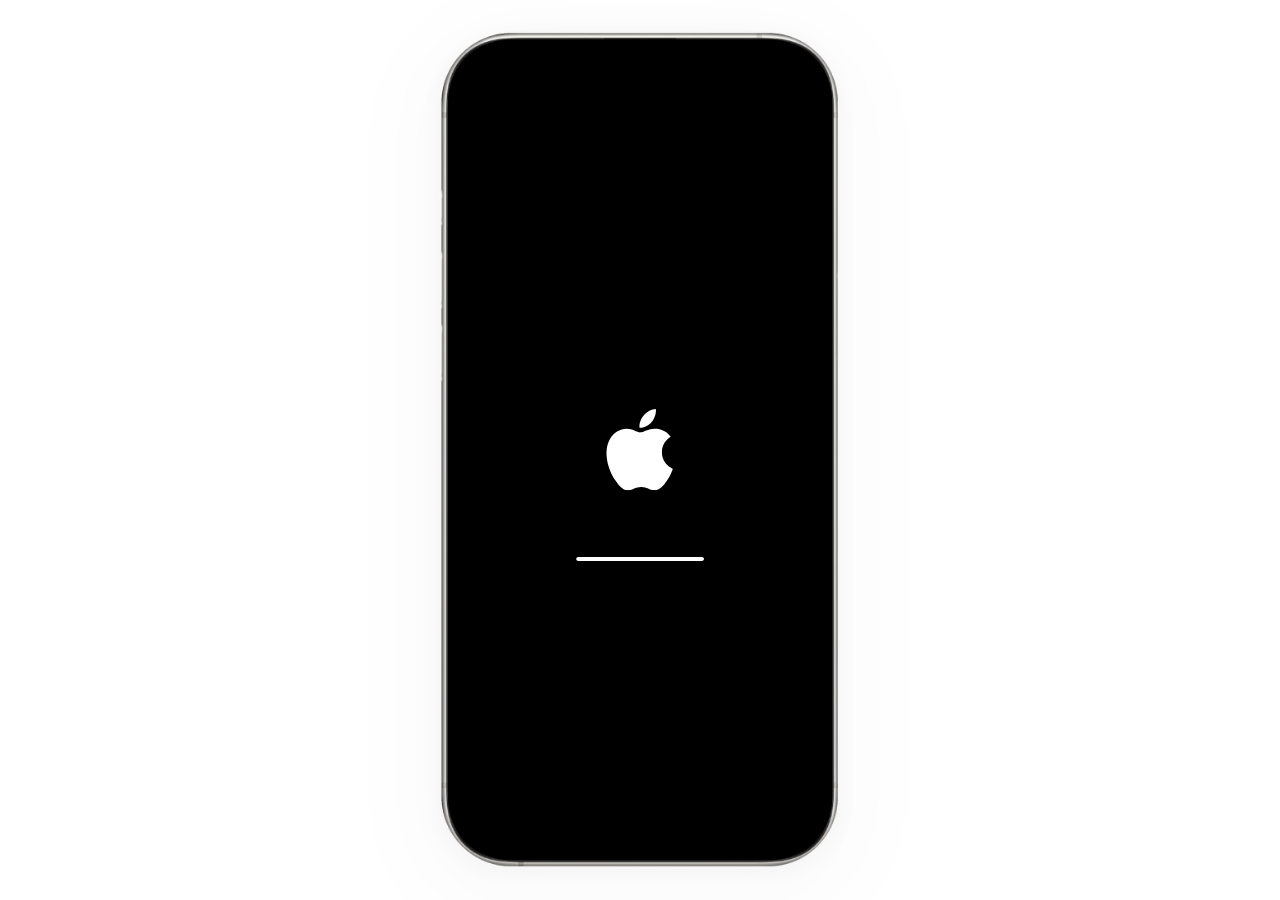
==== index.html @ ccc4fa81 "Add Vossy and Jetz, rename DevDay, retry Safari chrome tint Pull the missing Mac apps onto page 2, u" ====
<!DOCTYPE html>
<html lang="en">
<head>
<meta charset="UTF-8">
<meta name="viewport" content="width=device-width, initial-scale=1.0, maximum-scale=1.0, user-scalable=no, viewport-fit=cover">
<title>Logan Voss</title>
<meta name="description" content="Logan Voss is an artist, designer, and musician in Los Angeles, California. View portfolio.">
<meta name="theme-color" content="#c8d9f6">
<meta name="theme-color" media="(prefers-color-scheme: light)" content="#c8d9f6">
<meta name="theme-color" media="(prefers-color-scheme: dark)" content="#c8d9f6">
<meta name="color-scheme" content="light only">
<meta name="supported-color-schemes" content="light">
<meta name="apple-mobile-web-app-capable" content="yes">
<meta name="mobile-web-app-capable" content="yes">
<meta name="apple-mobile-web-app-status-bar-style" content="default">
<meta name="apple-mobile-web-app-title" content="Logan Voss">
<meta property="og:title" content="Logan Voss">
<meta property="og:description" content="Logan Voss is an artist, designer, and musician in Los Angeles, California. View portfolio.">
<meta property="og:type" content="website">
<meta property="og:url" content="https://www.loganvoss.com">
<meta property="og:image" content="https://www.loganvoss.com/assets/og.jpg">
<meta property="og:image:width" content="1200">
<meta property="og:image:height" content="630">
<meta name="twitter:card" content="summary_large_image">
<meta name="twitter:title" content="Logan Voss">
<meta name="twitter:description" content="Logan Voss is an artist, designer, and musician in Los Angeles, California. View portfolio.">
<meta name="twitter:image" content="https://www.loganvoss.com/assets/og.jpg">
<link rel="icon" href="assets/favicon.png" type="image/png">
<link rel="apple-touch-icon" href="assets/favicon.png">
<link rel="preload" as="image" href="assets/wallpaper-hd.jpg">
<script>
  if ((matchMedia("(pointer: coarse)").matches && innerWidth < 1024) || innerWidth < 720) {
    document.documentElement.classList.add("mobile");
  }
</script>
<style>
  html { background-color: #c8d9f6; }
</style>
<link rel="stylesheet" href="styles.css?v=7">
</head>
<body>

<svg width="0" height="0" style="position:absolute" aria-hidden="true">
  <symbol id="i-apple" viewBox="0 0 24 24">
    <path d="M12.152 6.896c-.948 0-2.415-1.078-3.96-1.04-2.04.027-3.91 1.183-4.961 3.014-2.117 3.675-.546 9.103 1.519 12.09 1.013 1.454 2.208 3.09 3.792 3.039 1.52-.065 2.09-.987 3.935-.987 1.831 0 2.35.987 3.96.948 1.637-.026 2.676-1.48 3.676-2.948 1.156-1.688 1.636-3.325 1.662-3.415-.039-.013-3.182-1.221-3.22-4.857-.026-3.04 2.48-4.494 2.597-4.559-1.429-2.09-3.623-2.324-4.39-2.376-2-.156-3.675 1.09-4.61 1.09zM15.53 3.83c.843-1.012 1.4-2.427 1.245-3.83-1.207.052-2.662.805-3.532 1.818-.78.896-1.454 2.338-1.273 3.714 1.338.104 2.715-.688 3.559-1.701"/>
  </symbol>

  <symbol id="i-bars" viewBox="0 0 22 12">
    <rect x="0"    y="8.5"  width="3" height="3.5"  rx="1.1"/>
    <rect x="4.5"  y="6.5"  width="3" height="5.5"  rx="1.1"/>
    <rect x="9"    y="4.5"  width="3" height="7.5"  rx="1.1"/>
    <rect x="13.5" y="2.5"  width="3" height="9.5"  rx="1.1"/>
    <rect x="18"   y="0.5"  width="3" height="11.5" rx="1.1"/>
  </symbol>

  <symbol id="i-wifi" viewBox="0 0 18 13">
    <path d="M1.6 5.2a10.4 10.4 0 0 1 14.8 0" fill="none" stroke-width="1.9" stroke-linecap="round"/>
    <path d="M4.3 8a6.6 6.6 0 0 1 9.4 0" fill="none" stroke-width="1.9" stroke-linecap="round"/>
    <path d="M7 10.8a2.9 2.9 0 0 1 4 0" fill="none" stroke-width="1.9" stroke-linecap="round"/>
  </symbol>

  <symbol id="i-battery" viewBox="0 0 26 13">
    <path d="M4 .7h16.9a3.6 3.6 0 0 1 3.6 3.6v.9h.6c.5 0 .9.4.9.9v.8c0 .5-.4.9-.9.9h-.6v.9a3.6 3.6 0 0 1-3.6 3.6H4A3.5 3.5 0 0 1 .5 8.8V4.2A3.5 3.5 0 0 1 4 .7z"/>
  </symbol>

  <symbol id="i-camera" viewBox="0 0 60 60">
    <g fill="#fff">
      <path d="M21.5 20l2.6-3.4c.5-.6 1.2-1 2-1h7.8c.8 0 1.5.4 2 1L38.5 20H42a6 6 0 0 1 6 6v13a6 6 0 0 1-6 6H18a6 6 0 0 1-6-6V26a6 6 0 0 1 6-6z"/>
      <circle cx="30" cy="32.5" r="6.4" fill="none" stroke="#8e8e93" stroke-width="2.6"/>
    </g>
  </symbol>

  <symbol id="i-note" viewBox="0 0 60 60">
    <g fill="#fff">
      <rect x="23" y="16.5" width="3.1" height="22" rx="0.6"/>
      <rect x="41.5" y="12.5" width="3.1" height="22" rx="0.6"/>
      <path d="M23 16.8c7-1.2 14.5-2.6 21.6-4.6v6.4c-7.1 2-14.6 3.4-21.6 4.6z"/>
      <ellipse cx="20.2" cy="39.5" rx="5.4" ry="4.1" transform="rotate(-16 20.2 39.5)"/>
      <ellipse cx="38.7" cy="35.5" rx="5.4" ry="4.1" transform="rotate(-16 38.7 35.5)"/>
    </g>
  </symbol>

  <symbol id="i-pin" viewBox="0 0 24 24">
    <path d="M12 22s7.5-6.6 7.5-12A7.5 7.5 0 0 0 4.5 10c0 5.4 7.5 12 7.5 12z" fill="none" stroke-width="1.8"/>
    <circle cx="12" cy="10" r="2.6" fill="none" stroke-width="1.8"/>
  </symbol>

  <symbol id="i-torch" viewBox="0 0 60 60">
    <g fill="#fff">
      <path d="M21.5 9.5h17l-3 12.6c-.35 1.5-1.6 2.5-3.1 2.5H27.6c-1.5 0-2.75-1-3.1-2.5z"/>
      <rect x="24.4" y="21.5" width="11.2" height="29.1" rx="4.6"/>
      <rect x="27.6" y="27.6" width="4.8" height="9" rx="2.4" fill="#8e8e93"/>
    </g>
  </symbol>
</svg>

<div class="stage" id="stage">
  <div class="phone" id="phone">
    <div class="screen" id="screen">
      <div class="wallpaper" id="wallpaper"></div>

      <!-- HOME SCREEN -->
      <section class="home" id="home" aria-label="Home screen">
        <header class="statusbar">
          <div class="sb-left"><span class="sb-time" id="sbTime">11:11</span></div>
          <div class="sb-right">
            <svg class="sb-ic"><use href="#i-bars"/></svg>
            <svg class="sb-ic wifi"><use href="#i-wifi"/></svg>
            <svg class="sb-ic batt"><use href="#i-battery"/></svg>
          </div>
        </header>
        <div class="pages" id="pages">
          <div class="pages-track" id="pagesTrack"></div>
        </div>
        <div class="dots" id="dots"></div>
        <footer class="dock">
          <a class="app dock-app" href="tel:7148518455" aria-label="Call Logan">
            <span class="app-icon"><img src="assets/icons/dock_phone.png" alt="" draggable="false"></span>
            <span class="app-label">Phone</span>
          </a>
          <a class="app dock-app" href="imessage://714-851-8455" aria-label="Message Logan">
            <span class="app-icon"><img src="assets/icons/dock_messages.png" alt="" draggable="false"></span>
            <span class="app-label">Messages</span>
          </a>
          <a class="app dock-app" href="mailto:LoganVoss714@gmail.com" aria-label="Email Logan">
            <span class="app-icon"><img src="assets/icons/dock_mail.png" alt="" draggable="false"></span>
            <span class="app-label">Mail</span>
          </a>
          <a class="app dock-app" href="https://music.apple.com/us/artist/deltax/1620112963" target="_blank" rel="noopener" aria-label="DeltaX on Apple Music">
            <span class="app-icon"><img src="assets/icons/dock_music.png" alt="" draggable="false"></span>
            <span class="app-label">Music</span>
          </a>
        </footer>
        <div class="home-indicator"></div>
      </section>

      <!-- LOCK SCREEN -->
      <section class="lock" id="lock" aria-label="Lock screen">
        <header class="statusbar">
          <div class="sb-left carrier">
            <span class="carrier-name">Voss</span>
            <svg class="sb-ic"><use href="#i-bars"/></svg>
            <svg class="sb-ic wifi"><use href="#i-wifi"/></svg>
          </div>
          <div class="sb-right">
            <svg class="sb-ic batt"><use href="#i-battery"/></svg>
          </div>
        </header>
        <div class="lock-top">
          <div class="lock-date" id="lockDate">Wednesday, August 12</div>
          <div class="lock-time" id="lockTime">11:11</div>
        </div>
        <div class="notifications" id="notifications">
          <button class="notif" id="notifMsg">
            <span class="notif-icon"><img src="assets/icons/dock_messages.png" alt="" draggable="false"></span>
            <span class="notif-body">
              <span class="notif-top"><span class="notif-app">MESSAGES</span><span class="notif-when">now</span></span>
              <span class="notif-title">Logan Voss</span>
              <span class="notif-text">Hey, nice to see you. ;)</span>
            </span>
          </button>
          <button class="notif" id="notifCal">
            <span class="notif-icon cal-mini"><span class="cal-mini-dow">SEP</span><span class="cal-mini-day">29</span></span>
            <span class="notif-body">
              <span class="notif-top"><span class="notif-app">CALENDAR</span><span class="notif-when" id="calCountNotif">in 48d</span></span>
              <span class="notif-title">OpenAI DevDay</span>
              <span class="notif-text">San Francisco, California</span>
            </span>
          </button>
        </div>
        <div class="lock-bottom">
          <button class="lock-round" id="lockTorch" aria-label="Flashlight"><svg viewBox="0 0 60 60"><use href="#i-torch"/></svg></button>
          <button class="lock-round" id="lockCamera" aria-label="Camera"><svg viewBox="0 0 60 60"><use href="#i-camera"/></svg></button>
        </div>
        <div class="swipe-zone">
          <div class="swipe-hint" id="swipeHint">Swipe up to open</div>
          <div class="home-indicator"></div>
        </div>
      </section>

      <!-- BOOT -->
      <section class="boot" id="boot" aria-label="Starting up">
        <svg class="boot-logo" viewBox="0 0 24 24"><use href="#i-apple"/></svg>
        <div class="boot-track"><div class="boot-fill" id="bootFill"></div></div>
      </section>

      <div class="flash-overlay" id="flashOverlay"></div>

      <div class="island" id="island"></div>
    </div>
    <img class="bezel" src="assets/bezel.png" alt="" draggable="false">
  </div>
</div>

<script src="app.js"></script>
</body>
</html>
---- styles.css ----
/* ————————————————————————————————
   Logan Voss — iPhone Portfolio
———————————————————————————————— */
* { margin: 0; padding: 0; box-sizing: border-box; -webkit-tap-highlight-color: transparent; }

:root {
  --ink: #1c1c1e;
  --ink-soft: rgba(28,28,30,.62);
  --red: #FA2D48;
  --spring: cubic-bezier(.34,1.45,.5,1);
  --ease-out: cubic-bezier(.22,.9,.3,1);
}

html, body { height: 100%; }

body {
  font-family: -apple-system, BlinkMacSystemFont, "SF Pro Text", "Segoe UI", Roboto, Helvetica, Arial, sans-serif;
  background: #ffffff;
  overflow: hidden;
  -webkit-user-select: none;
  user-select: none;
  -webkit-touch-callout: none;
  color: var(--ink);
}

.stage {
  min-height: 100vh;
  min-height: 100dvh;
  display: grid;
  place-items: center;
  background: #ffffff;
}

/* ————— Phone + bezel (desktop) ————— */
.phone {
  position: relative;
  aspect-ratio: 501 / 1024;
  height: min(94vh, 140vw);
  height: min(94dvh, 140vw);
}

.bezel {
  position: absolute;
  inset: 0;
  width: 100%;
  height: 100%;
  z-index: 10;
  pointer-events: none;
  filter:
    drop-shadow(0 2.2vh 4.5vh rgba(25,15,60,.20))
    drop-shadow(0 .5vh 1.2vh rgba(25,15,60,.10));
}

.screen {
  position: absolute;
  left: 3.19%;
  top: 1.27%;
  width: 93.61%;
  height: 97.36%;
  z-index: 1;
  overflow: hidden;
  background: #dfe9fa;
  container-type: size;
  border-radius: 16.4% / 7.7%;
}

/* ————— Mobile: no phone frame; normal cover wallpaper ————— */
html.mobile,
html.mobile body {
  height: 100%;
  min-height: 100%;
  overflow: visible;
  background-color: #c8d9f6;
  background-image: url("assets/wallpaper-hd.jpg");
  background-position: center;
  background-size: cover;
  background-repeat: no-repeat;
}

html.mobile .bezel,
html.mobile .island { display: none; }

html.mobile .stage {
  display: block;
  position: fixed;
  inset: 0;
  width: 100%;
  height: 100%;
  min-height: 0;
  background: transparent;
  overflow: visible;
}

html.mobile .phone {
  position: absolute;
  inset: 0;
  width: 100%;
  height: 100%;
  aspect-ratio: unset;
  background: transparent;
  overflow: visible;
  filter: none;
}

html.mobile .screen {
  position: absolute;
  inset: 0;
  left: 0;
  top: 0;
  width: 100%;
  height: 100%;
  border-radius: 0;
  background: transparent;
  overflow: hidden;
}

html.mobile .wallpaper {
  display: block;
  position: absolute;
  inset: 0;
  background: url("assets/wallpaper-hd.jpg") center / cover no-repeat;
}

/* ————— Wallpaper (desktop, inside the bezel) ————— */
.wallpaper {
  position: absolute;
  inset: 0;
  background: url("assets/wallpaper-hd.jpg") center / cover no-repeat #dfe9fa;
}

/* ————— Dynamic Island ————— */
.island {
  position: absolute;
  top: 1.6cqh;
  left: 50%;
  transform: translateX(-50%);
  width: 27cqw;
  height: 3.6cqh;
  background: #000;
  border-radius: 10cqw;
  z-index: 40;
  pointer-events: none;
}

/* ————— Status bar ————— */
.statusbar {
  height: 6.9cqh;
  display: flex;
  align-items: center;
  justify-content: space-between;
  padding: 0 9cqw 0 9cqw;
  position: relative;
  z-index: 5;
  flex: none;
}
.sb-left, .sb-right { display: flex; align-items: center; gap: 2.2cqw; }
.sb-time { font-size: 4.1cqw; font-weight: 600; letter-spacing: .02em; }
.carrier-name { font-size: 3.9cqw; font-weight: 500; }
.statusbar { color: #16233f; }
.sb-ic { width: 5.4cqw; height: 3.4cqw; fill: #16233f; }
.sb-ic.wifi { width: 4.6cqw; }
.sb-ic.batt { width: 6.6cqw; }
.sb-ic [stroke-width] { stroke: #16233f; }
.sb-ic path[stroke-width], .sb-ic rect[stroke-width] { stroke: #16233f; }

/* ————— Boot ————— */
.boot {
  position: absolute;
  inset: 0;
  background: #000;
  z-index: 60;
  display: grid;
  place-items: center;
  opacity: 1;
  transition: opacity .55s ease;
}
.boot.done { opacity: 0; pointer-events: none; }
.boot-logo {
  width: 21cqw;
  height: 21cqw;
  fill: #fff;
  opacity: 0;
  animation: logoIn .8s ease .15s forwards;
}
@keyframes logoIn {
  from { opacity: 0; transform: scale(.96); }
  to   { opacity: 1; transform: scale(1); }
}
.boot-track {
  position: absolute;
  top: 63cqh;
  left: 50%;
  transform: translateX(-50%);
  width: 33cqw;
  height: .55cqh;
  min-height: 3px;
  border-radius: 1cqw;
  background: rgba(255,255,255,.22);
  overflow: hidden;
  opacity: 0;
  animation: trackIn .4s ease .7s forwards;
}
@keyframes trackIn { to { opacity: 1; } }
.boot-fill {
  width: 0%;
  height: 100%;
  border-radius: inherit;
  background: #fff;
  animation: fillBoot 2.25s cubic-bezier(.45,.08,.35,1) .78s forwards;
}
@keyframes fillBoot {
  0%   { width: 0%; }
  42%  { width: 57%; }
  100% { width: 100%; }
}

/* ————— Lock screen ————— */
.lock {
  position: absolute;
  inset: 0;
  z-index: 20;
  display: flex;
  flex-direction: column;
  touch-action: none;
  transition: transform .55s cubic-bezier(.3,.8,.3,1), opacity .5s ease, filter .55s ease;
  will-change: transform;
}
.lock.away {
  transform: translateY(-106%) scale(.985);
  opacity: 0;
  filter: blur(10px);
  pointer-events: none;
}
.lock.hidden { display: none; }
.lock.dragging { transition: none; }

.lock-top { text-align: center; margin-top: 5.2cqh; }
.lock-date {
  font-size: 5.35cqw;
  font-weight: 650;
  color: #16233f;
  letter-spacing: -.015em;
  text-shadow: 0 1px 0 rgba(255,255,255,.52), 0 .45cqh 1.5cqh rgba(73,91,139,.16);
  opacity: 0;
  transform: translateY(-12px);
  transition: opacity .7s ease .1s, transform .7s var(--ease-out) .1s;
}
.lock-time {
  font-size: 21.5cqw;
  font-weight: 720;
  color: #16233f;
  letter-spacing: -.045em;
  line-height: 1;
  text-shadow: 0 1px 0 rgba(255,255,255,.56), 0 .6cqh 2cqh rgba(73,91,139,.2);
  font-variant-numeric: tabular-nums;
  opacity: 0;
  transform: translateY(-14px);
  transition: opacity .8s ease .22s, transform .8s var(--ease-out) .22s;
}
.lock.show .lock-date, .lock.show .lock-time { opacity: 1; transform: none; }

/* notifications */
.notifications {
  margin-top: 4.5cqh;
  padding: 0 3.6cqw;
  display: flex;
  flex-direction: column;
  gap: 2cqh;
}
.notif {
  display: flex;
  align-items: center;
  gap: 3.2cqw;
  width: 100%;
  text-align: left;
  border: 0;
  cursor: pointer;
  padding: 3cqw 3.6cqw;
  border-radius: 5.2cqw;
  background: rgba(255,255,255,.52);
  -webkit-backdrop-filter: blur(22px) saturate(1.7);
  backdrop-filter: blur(22px) saturate(1.7);
  box-shadow: 0 1.2cqh 3cqh rgba(40,30,90,.14);
  color: var(--ink);
  font: inherit;
  opacity: 0;
  transform: translateY(-26px) scale(.94);
  filter: blur(8px);
}
.notif.in {
  opacity: 1;
  transform: none;
  filter: blur(0);
  transition: opacity .55s ease, transform .65s var(--spring), filter .55s ease;
}
.notif:active { transform: scale(.97); }
.notif.in:active { transform: scale(.97); transition: transform .15s ease; }
.notif-icon { width: 9.5cqw; height: 9.5cqw; flex: none; border-radius: 22.5%; overflow: hidden; display: block; }
.notif-icon svg, .notif-icon img { width: 100%; height: 100%; display: block; }
.notif-body { display: flex; flex-direction: column; min-width: 0; flex: 1; }
.notif-top { display: flex; justify-content: space-between; align-items: baseline; }
.notif-app { font-size: 3.1cqw; font-weight: 500; letter-spacing: .04em; color: var(--ink-soft); }
.notif-when { font-size: 3.1cqw; color: var(--ink-soft); }
.notif-title { font-size: 3.9cqw; font-weight: 700; margin-top: .2cqh; }
.notif-text { font-size: 3.9cqw; font-weight: 400; color: var(--ink); white-space: nowrap; overflow: hidden; text-overflow: ellipsis; }

/* mini calendar icon inside notification */
.cal-mini {
  background: #fff;
  display: flex;
  flex-direction: column;
  align-items: center;
  justify-content: center;
  box-shadow: inset 0 0 0 1px rgba(0,0,0,.06);
}
.cal-mini-dow { font-size: 2.1cqw; font-weight: 600; color: var(--red); letter-spacing: .06em; line-height: 1; }
.cal-mini-day { font-size: 5.4cqw; font-weight: 500; color: var(--ink); line-height: 1.05; }

/* lock bottom buttons */
.lock-bottom {
  margin-top: auto;
  display: flex;
  justify-content: space-between;
  padding: 0 9cqw;
}
.lock-round {
  width: 12.5cqw;
  height: 12.5cqw;
  border-radius: 50%;
  border: 0;
  cursor: pointer;
  background: rgba(10,10,20,.38);
  -webkit-backdrop-filter: blur(18px);
  backdrop-filter: blur(18px);
  display: grid;
  place-items: center;
  transition: transform .18s var(--spring), background .25s ease;
}
.lock-round svg { width: 62%; height: 62%; }
.lock-round:active { transform: scale(.88); }
.lock-round.on { background: rgba(255,255,255,.92); }
.lock-round.on svg use { filter: brightness(0); }

/* flashlight beam overlay */
.flash-overlay {
  position: absolute;
  inset: 0;
  z-index: 35;
  background: #fff;
  opacity: 0;
  pointer-events: none;
  transition: opacity .3s ease;
}
.flash-overlay.on { opacity: .96; }

.swipe-zone { text-align: center; padding-bottom: 1.2cqh; margin-top: 2.5cqh; }
.swipe-hint {
  font-size: 3.7cqw;
  font-weight: 600;
  color: #16233f;
  opacity: .75;
  margin-bottom: 1.6cqh;
  animation: hintPulse 2.6s ease-in-out infinite;
}
@keyframes hintPulse { 0%,100% { opacity: .45; } 50% { opacity: .85; } }

.home-indicator {
  width: 34cqw;
  height: .62cqh;
  min-height: 3px;
  border-radius: 1cqw;
  background: #16233f;
  margin: 0 auto;
}

/* ————— Home screen ————— */
.home {
  position: absolute;
  inset: 0;
  z-index: 10;
  display: flex;
  flex-direction: column;
  visibility: hidden;
}
.home.unlocked { visibility: visible; }

.pages { flex: 1; overflow: hidden; touch-action: none; }
.pages-track {
  display: flex;
  height: 100%;
  transition: transform .5s cubic-bezier(.32,.72,.33,1);
  will-change: transform;
}
.pages-track.dragging { transition: none; }

.page {
  flex: 0 0 100%;
  width: 100%;
  display: grid;
  grid-template-columns: repeat(4, 15.3cqw);
  grid-auto-rows: 10.9cqh;
  grid-auto-flow: dense;
  column-gap: 8.46cqw;
  row-gap: 1.7cqh;
  justify-content: center;
  align-content: start;
  padding-top: 1.2cqh;
}

/* app icons */
.app {
  display: flex;
  flex-direction: column;
  align-items: center;
  text-decoration: none;
  color: var(--ink);
  cursor: pointer;
  min-width: 0;
}
.app-icon {
  width: 15.3cqw;
  height: 15.3cqw;
  border-radius: 23%;
  overflow: hidden;
  display: block;
  box-shadow: 0 .9cqh 2.2cqh rgba(35,25,80,.13);
  transition: transform .18s var(--spring), filter .18s ease;
  will-change: transform;
}
.app-icon img, .app-icon svg { width: 100%; height: 100%; display: block; }
.app:active .app-icon { transform: scale(.84); filter: brightness(.82); }
.app-label {
  margin-top: .9cqh;
  font-size: 3.05cqw;
  font-weight: 500;
  line-height: 1.15;
  max-width: 19cqw;
  white-space: nowrap;
  overflow: hidden;
  text-overflow: ellipsis;
  color: #16233f;
}

/* entrance animation */
.home .app, .home .widget, .home .dock, .home .statusbar, .home .dots {
  opacity: 0;
}
.home.unlocked .statusbar { opacity: 1; transition: opacity .5s ease .25s; }
.home.unlocked .dots { opacity: 1; transition: opacity .5s ease .55s; }
.home.unlocked .dock {
  opacity: 1;
  transform: none;
  transition: opacity .55s ease .3s, transform .65s var(--spring) .3s;
}
.home .dock { transform: translateY(130%); }
.home.unlocked .app, .home.unlocked .widget {
  opacity: 1;
  transform: none;
  transition:
    opacity .5s ease var(--d, 0s),
    transform .62s var(--spring) var(--d, 0s);
}
.home .app, .home .widget { transform: scale(.3) translateY(26%); }

/* widgets */
.widget {
  border-radius: 5.4cqw;
  overflow: hidden;
  cursor: pointer;
  border: 0;
  text-align: left;
  font: inherit;
  color: var(--ink);
  box-shadow: 0 .9cqh 2.2cqh rgba(35,25,80,.13);
  transition: transform .18s var(--spring), filter .18s ease;
  display: block;
  text-decoration: none;
}
.widget:active { transform: scale(.95); filter: brightness(.94); }
.widget.w4 { grid-column: span 4; grid-row: span 2; }
.widget.w2 { grid-column: span 2; grid-row: span 2; }

/* calendar reminder widget (page 1) */
.wg-cal {
  position: relative;
  background: rgba(255,255,255,.62);
  -webkit-backdrop-filter: blur(22px) saturate(1.7);
  backdrop-filter: blur(22px) saturate(1.7);
  display: flex;
  align-items: center;
  padding: 0 5.5cqw;
  gap: 5cqw;
  cursor: pointer;
}
.wg-cal-badge {
  flex: none;
  width: 15.5cqw;
  aspect-ratio: 1;
  background: #fff;
  border-radius: 3.6cqw;
  box-shadow: 0 .5cqh 1.4cqh rgba(35,25,80,.14);
  display: flex;
  flex-direction: column;
  align-items: center;
  justify-content: center;
}
.wg-cal-badge-mon { font-size: 3.3cqw; font-weight: 700; color: var(--red); letter-spacing: .07em; line-height: 1; }
.wg-cal-badge-day { font-size: 8.8cqw; font-weight: 500; color: var(--ink); line-height: 1.04; }
.wg-cal-right { min-width: 0; padding-right: 13cqw; }
.wg-cal-kicker { font-size: 3.5cqw; font-weight: 600; color: var(--red); letter-spacing: .05em; text-transform: uppercase; }
.wg-cal-name { font-size: 5.4cqw; font-weight: 700; margin-top: .5cqh; letter-spacing: -.01em; }
.wg-cal-meta { display: block; font-size: 3.8cqw; line-height: 1.3; color: var(--ink-soft); white-space: nowrap; overflow: hidden; text-overflow: ellipsis; }
.wg-cal-name + .wg-cal-meta { margin-top: .5cqh; }
.wg-cal-pill {
  position: absolute;
  top: 1.9cqh;
  right: 4.2cqw;
  font-size: 3.3cqw;
  font-weight: 600;
  color: var(--red);
  background: rgba(250,45,72,.12);
  padding: .6cqh 2.8cqw;
  border-radius: 3cqw;
}

/* square album-art music widget (page 2) */
.wg-music {
  position: relative;
  align-self: start;
  aspect-ratio: 1;
  height: auto;
  background: #5f8f9e;
  color: #fff;
  padding: 0;
}
.wg-m-cover {
  position: absolute;
  inset: 0;
  width: 100%;
  height: 100%;
  object-fit: cover;
}
.wg-m-shade {
  position: absolute;
  inset: 0;
  background: linear-gradient(to bottom, rgba(10,24,42,.03) 35%, rgba(7,20,38,.76) 100%);
}
.wg-m-copy {
  position: absolute;
  left: 3.4cqw;
  right: 3.4cqw;
  bottom: 2.6cqw;
  display: flex;
  flex-direction: column;
  text-shadow: 0 1px 5px rgba(0,0,0,.42);
}
.wg-music .wg-m-label { font-size: 2.45cqw; font-weight: 650; letter-spacing: .07em; opacity: .88; text-transform: uppercase; }
.wg-music .wg-m-name { font-size: 4.25cqw; font-weight: 750; line-height: 1.08; margin-top: .3cqh; }
.wg-music .wg-m-sub { font-size: 2.9cqw; font-weight: 550; opacity: .9; margin-top: .15cqh; }

/* page dots */
.dots {
  flex: none;
  display: flex;
  justify-content: center;
  gap: 2.4cqw;
  padding: 1cqh 0 1.4cqh;
}
.dot {
  width: 1.9cqw;
  height: 1.9cqw;
  border-radius: 50%;
  background: rgba(22,35,63,.28);
  border: 0;
  cursor: pointer;
  padding: 0;
  transition: background .3s ease, transform .3s ease;
}
.dot.active { background: #16233f; transform: scale(1.12); }

/* dock */
.dock {
  flex: none;
  margin: 0 3.6cqw 1.4cqh;
  padding: 1.5cqh 2cqw 1.3cqh;
  border-radius: 6.8cqw;
  background: rgba(255,255,255,.30);
  -webkit-backdrop-filter: blur(26px) saturate(1.8);
  backdrop-filter: blur(26px) saturate(1.8);
  display: flex;
  align-items: center;
  justify-content: space-evenly;
  box-shadow: 0 .9cqh 2.6cqh rgba(10,8,30,.18);
}
.dock .app-icon { box-shadow: none; width: 14.2cqw; height: 14.2cqw; }
.dock .app-label { font-size: 2.85cqw; margin-top: .5cqh; }
.home > .home-indicator { margin-bottom: 1.1cqh; flex: none; }

/* ————— Mobile tweaks ————— */
html.mobile .statusbar { display: none; }
html.mobile .home {
  padding-top: env(safe-area-inset-top, 0px);
  padding-bottom: env(safe-area-inset-bottom, 0px);
}
html.mobile .lock { padding-top: calc(env(safe-area-inset-top, 0px) + 1.5cqh); }
html.mobile .lock-top { margin-top: 4.5cqh; }
html.mobile .home > .home-indicator,
html.mobile .swipe-zone .home-indicator { display: none; }
html.mobile .swipe-zone { padding-bottom: calc(1cqh + env(safe-area-inset-bottom, 0px)); }

/* desktop cursor */
body:not(.mobile) .app:hover .app-icon { transform: scale(1.04); }
body:not(.mobile) .app:active .app-icon { transform: scale(.84); }

/* reduced motion */
@media (prefers-reduced-motion: reduce) {
  *, *::before, *::after { animation-duration: .01ms !important; transition-duration: .15s !important; }
}
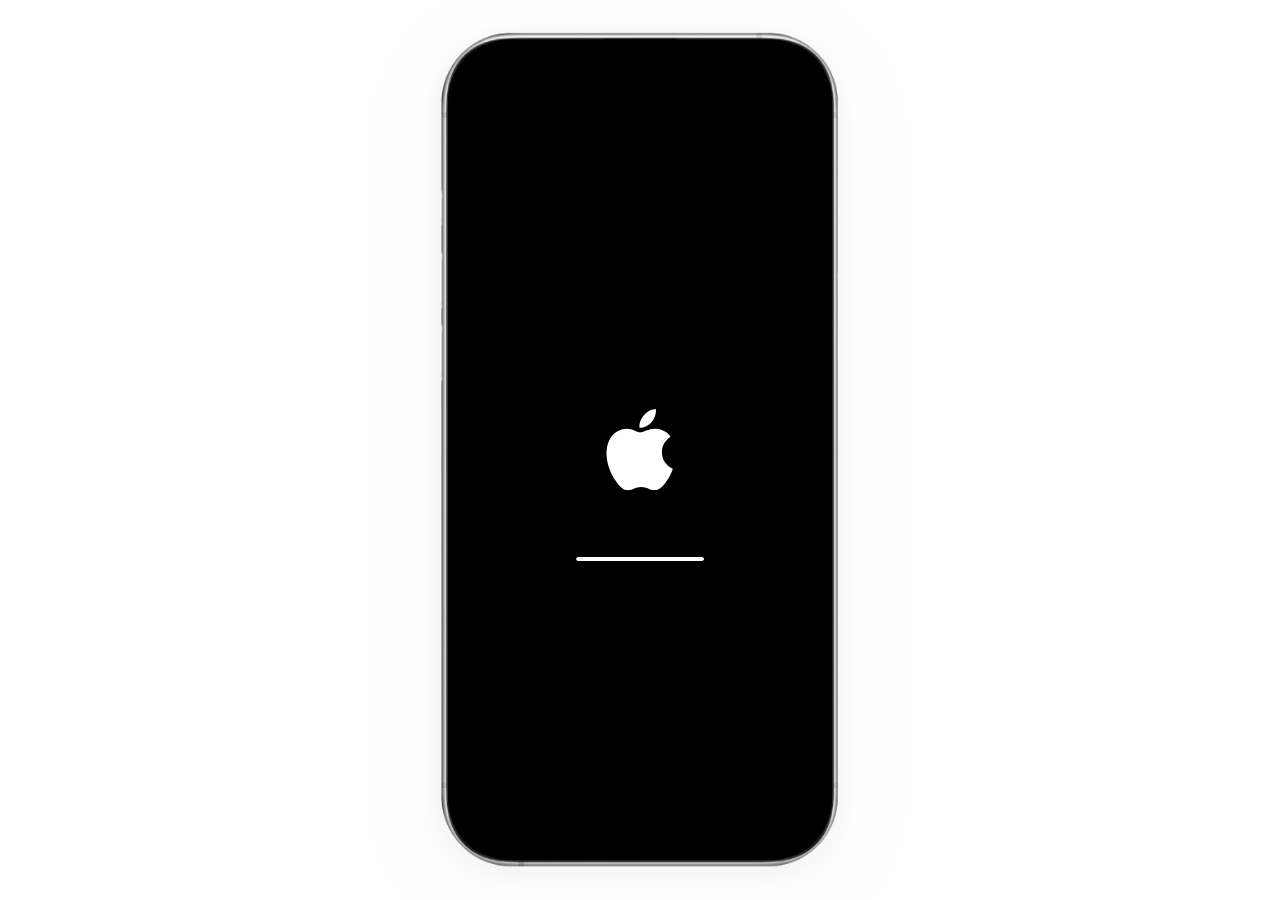
==== commit 70a72a63: "Replace the wallpaper with the green swirl Swaps the home and lock screen background for the new ima" ====
--- a/index.html
+++ b/index.html
@@ -5,9 +5,9 @@
 <meta name="viewport" content="width=device-width, initial-scale=1.0, maximum-scale=1.0, user-scalable=no, viewport-fit=cover">
 <title>Logan Voss</title>
 <meta name="description" content="Logan Voss is an artist, designer, and musician in Los Angeles, California. View portfolio.">
-<meta name="theme-color" content="#c8d9f6">
-<meta name="theme-color" media="(prefers-color-scheme: light)" content="#c8d9f6">
-<meta name="theme-color" media="(prefers-color-scheme: dark)" content="#c8d9f6">
+<meta name="theme-color" content="#071400">
+<meta name="theme-color" media="(prefers-color-scheme: light)" content="#071400">
+<meta name="theme-color" media="(prefers-color-scheme: dark)" content="#071400">
 <meta name="color-scheme" content="light only">
 <meta name="supported-color-schemes" content="light">
 <meta name="apple-mobile-web-app-capable" content="yes">
@@ -27,16 +27,16 @@
 <meta name="twitter:image" content="https://www.loganvoss.com/assets/og.jpg">
 <link rel="icon" href="assets/favicon.png" type="image/png">
 <link rel="apple-touch-icon" href="assets/favicon.png">
-<link rel="preload" as="image" href="assets/wallpaper-hd.jpg">
+<link rel="preload" as="image" href="assets/wallpaper-hd.jpg?v=2">
 <script>
   if ((matchMedia("(pointer: coarse)").matches && innerWidth < 1024) || innerWidth < 720) {
     document.documentElement.classList.add("mobile");
   }
 </script>
 <style>
-  html { background-color: #c8d9f6; }
+  html { background-color: #071400; }
 </style>
-<link rel="stylesheet" href="styles.css?v=7">
+<link rel="stylesheet" href="styles.css?v=11">
 </head>
 <body>
 
@@ -186,6 +186,14 @@
 
       <div class="flash-overlay" id="flashOverlay"></div>
 
+      <!-- COMING SOON ALERT -->
+      <div class="soon-alert" id="soonAlert" role="alertdialog" aria-modal="true" aria-label="Coming soon">
+        <div class="soon-card">
+          <div class="soon-title">Coming soon! :)</div>
+          <button class="soon-ok" id="soonOk" type="button">OK</button>
+        </div>
+      </div>
+
       <div class="island" id="island"></div>
     </div>
     <img class="bezel" src="assets/bezel.png" alt="" draggable="false">
--- a/styles.css
+++ b/styles.css
@@ -59,7 +59,7 @@
   height: 97.36%;
   z-index: 1;
   overflow: hidden;
-  background: #dfe9fa;
+  background: #071400;
   container-type: size;
   border-radius: 16.4% / 7.7%;
 }
@@ -70,8 +70,8 @@
   height: 100%;
   min-height: 100%;
   overflow: visible;
-  background-color: #c8d9f6;
-  background-image: url("assets/wallpaper-hd.jpg");
+  background-color: #071400;
+  background-image: url("assets/wallpaper-hd.jpg?v=2");
   background-position: center;
   background-size: cover;
   background-repeat: no-repeat;
@@ -118,14 +118,14 @@
   display: block;
   position: absolute;
   inset: 0;
-  background: url("assets/wallpaper-hd.jpg") center / cover no-repeat;
+  background: url("assets/wallpaper-hd.jpg?v=2") center / cover no-repeat;
 }
 
 /* ————— Wallpaper (desktop, inside the bezel) ————— */
 .wallpaper {
   position: absolute;
   inset: 0;
-  background: url("assets/wallpaper-hd.jpg") center / cover no-repeat #dfe9fa;
+  background: url("assets/wallpaper-hd.jpg?v=2") center / cover no-repeat #071400;
 }
 
 /* ————— Dynamic Island ————— */
@@ -156,12 +156,12 @@
 .sb-left, .sb-right { display: flex; align-items: center; gap: 2.2cqw; }
 .sb-time { font-size: 4.1cqw; font-weight: 600; letter-spacing: .02em; }
 .carrier-name { font-size: 3.9cqw; font-weight: 500; }
-.statusbar { color: #16233f; }
-.sb-ic { width: 5.4cqw; height: 3.4cqw; fill: #16233f; }
+.statusbar { color: #fff; }
+.sb-ic { width: 5.4cqw; height: 3.4cqw; fill: #fff; }
 .sb-ic.wifi { width: 4.6cqw; }
 .sb-ic.batt { width: 6.6cqw; }
-.sb-ic [stroke-width] { stroke: #16233f; }
-.sb-ic path[stroke-width], .sb-ic rect[stroke-width] { stroke: #16233f; }
+.sb-ic [stroke-width] { stroke: #fff; }
+.sb-ic path[stroke-width], .sb-ic rect[stroke-width] { stroke: #fff; }
 
 /* ————— Boot ————— */
 .boot {
@@ -238,9 +238,9 @@
 .lock-date {
   font-size: 5.35cqw;
   font-weight: 650;
-  color: #16233f;
+  color: #fff;
   letter-spacing: -.015em;
-  text-shadow: 0 1px 0 rgba(255,255,255,.52), 0 .45cqh 1.5cqh rgba(73,91,139,.16);
+  text-shadow: 0 1px 8px rgba(0,0,0,.45);
   opacity: 0;
   transform: translateY(-12px);
   transition: opacity .7s ease .1s, transform .7s var(--ease-out) .1s;
@@ -248,10 +248,10 @@
 .lock-time {
   font-size: 21.5cqw;
   font-weight: 720;
-  color: #16233f;
+  color: #fff;
   letter-spacing: -.045em;
   line-height: 1;
-  text-shadow: 0 1px 0 rgba(255,255,255,.56), 0 .6cqh 2cqh rgba(73,91,139,.2);
+  text-shadow: 0 2px 14px rgba(0,0,0,.4);
   font-variant-numeric: tabular-nums;
   opacity: 0;
   transform: translateY(-14px);
@@ -353,11 +353,59 @@
 }
 .flash-overlay.on { opacity: .96; }
 
+/* ————— Coming-soon alert (iOS-style) ————— */
+.soon-alert {
+  position: absolute;
+  inset: 0;
+  z-index: 50;
+  display: grid;
+  place-items: center;
+  background: rgba(24,24,46,.18);
+  opacity: 0;
+  pointer-events: none;
+  transition: opacity .2s ease;
+}
+.soon-alert.show { opacity: 1; pointer-events: auto; }
+.soon-card {
+  width: 67cqw;
+  border-radius: 5.6cqw;
+  background: rgba(255,255,255,.68);
+  -webkit-backdrop-filter: blur(28px) saturate(1.8);
+  backdrop-filter: blur(28px) saturate(1.8);
+  box-shadow: 0 2.4cqh 6cqh rgba(20,12,60,.28);
+  overflow: hidden;
+  text-align: center;
+  transform: scale(1.18);
+  transition: transform .3s var(--spring);
+}
+.soon-alert.show .soon-card { transform: scale(1); }
+.soon-title {
+  padding: 4.6cqh 6cqw 4.2cqh;
+  font-size: 4.2cqw;
+  font-weight: 600;
+  letter-spacing: -.01em;
+  color: var(--ink);
+}
+.soon-ok {
+  display: block;
+  width: 100%;
+  border: 0;
+  border-top: 1px solid rgba(60,60,67,.18);
+  background: transparent;
+  padding: 2.7cqh 0;
+  font: inherit;
+  font-size: 4.2cqw;
+  font-weight: 600;
+  color: #007aff;
+  cursor: pointer;
+}
+.soon-ok:active { background: rgba(60,60,67,.1); }
+
 .swipe-zone { text-align: center; padding-bottom: 1.2cqh; margin-top: 2.5cqh; }
 .swipe-hint {
   font-size: 3.7cqw;
   font-weight: 600;
-  color: #16233f;
+  color: #fff;
   opacity: .75;
   margin-bottom: 1.6cqh;
   animation: hintPulse 2.6s ease-in-out infinite;
@@ -369,7 +417,7 @@
   height: .62cqh;
   min-height: 3px;
   border-radius: 1cqw;
-  background: #16233f;
+  background: #fff;
   margin: 0 auto;
 }
 
@@ -438,7 +486,8 @@
   white-space: nowrap;
   overflow: hidden;
   text-overflow: ellipsis;
-  color: #16233f;
+  color: #fff;
+  text-shadow: 0 1px 4px rgba(0,0,0,.55);
 }
 
 /* entrance animation */
@@ -570,13 +619,13 @@
   width: 1.9cqw;
   height: 1.9cqw;
   border-radius: 50%;
-  background: rgba(22,35,63,.28);
+  background: rgba(255,255,255,.38);
   border: 0;
   cursor: pointer;
   padding: 0;
   transition: background .3s ease, transform .3s ease;
 }
-.dot.active { background: #16233f; transform: scale(1.12); }
+.dot.active { background: #fff; transform: scale(1.12); }
 
 /* dock */
 .dock {
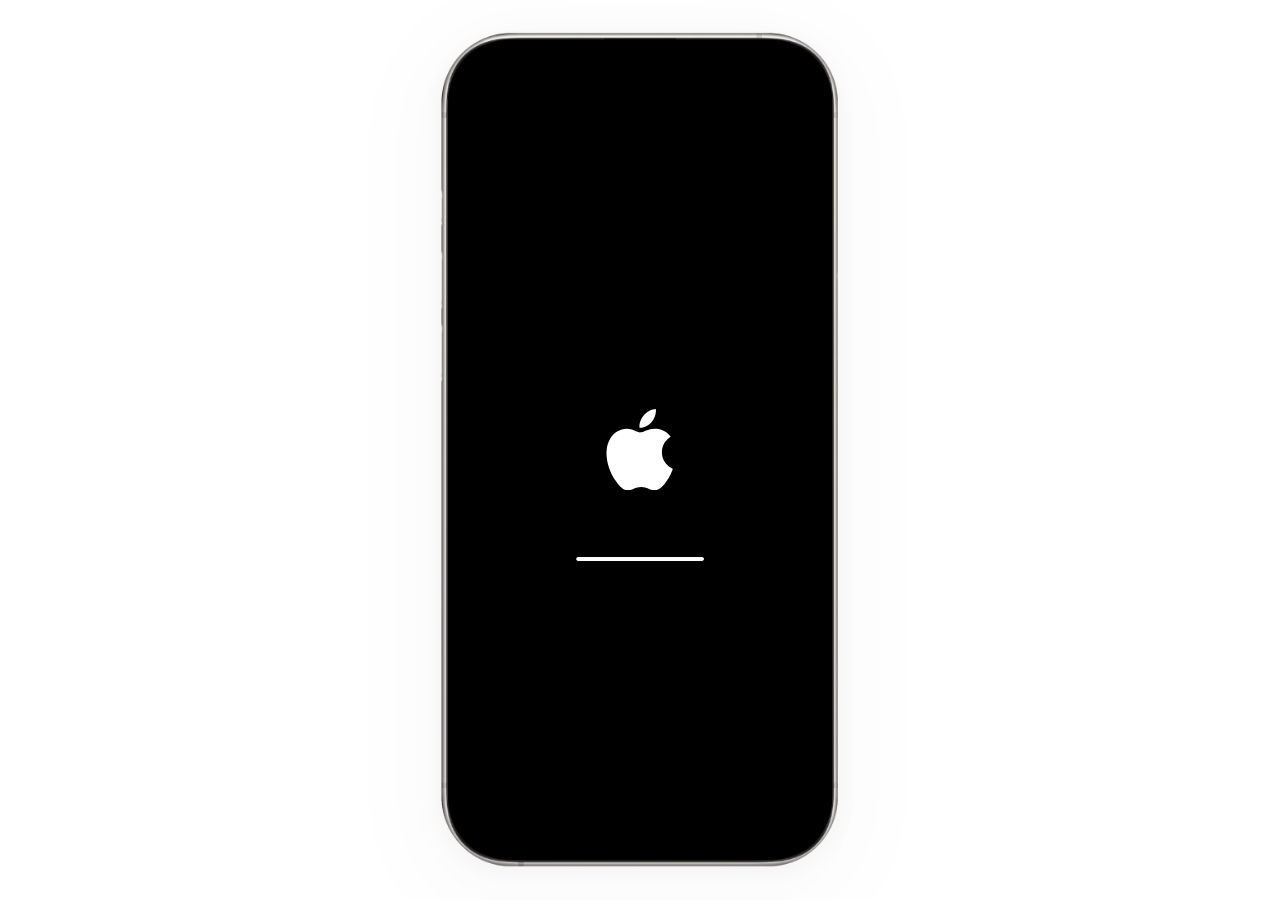
==== commit 9ec7d992: "Use the original wallpaper file so the desktop stays sharp The phone was scaling a 576px preview. Po" ====
--- a/index.html
+++ b/index.html
@@ -27,7 +27,7 @@
 <meta name="twitter:image" content="https://www.loganvoss.com/assets/og.jpg">
 <link rel="icon" href="assets/favicon.png" type="image/png">
 <link rel="apple-touch-icon" href="assets/favicon.png">
-<link rel="preload" as="image" href="assets/wallpaper-hd.jpg?v=2">
+<link rel="preload" as="image" href="assets/wallpaper-hd.jpg?v=3">
 <script>
   if ((matchMedia("(pointer: coarse)").matches && innerWidth < 1024) || innerWidth < 720) {
     document.documentElement.classList.add("mobile");
@@ -36,7 +36,7 @@
 <style>
   html { background-color: #071400; }
 </style>
-<link rel="stylesheet" href="styles.css?v=11">
+<link rel="stylesheet" href="styles.css?v=12">
 </head>
 <body>
 
--- a/styles.css
+++ b/styles.css
@@ -71,7 +71,7 @@
   min-height: 100%;
   overflow: visible;
   background-color: #071400;
-  background-image: url("assets/wallpaper-hd.jpg?v=2");
+  background-image: url("assets/wallpaper-hd.jpg?v=3");
   background-position: center;
   background-size: cover;
   background-repeat: no-repeat;
@@ -118,14 +118,14 @@
   display: block;
   position: absolute;
   inset: 0;
-  background: url("assets/wallpaper-hd.jpg?v=2") center / cover no-repeat;
+  background: url("assets/wallpaper-hd.jpg?v=3") center / cover no-repeat;
 }
 
 /* ————— Wallpaper (desktop, inside the bezel) ————— */
 .wallpaper {
   position: absolute;
   inset: 0;
-  background: url("assets/wallpaper-hd.jpg?v=2") center / cover no-repeat #071400;
+  background: url("assets/wallpaper-hd.jpg?v=3") center / cover no-repeat #071400;
 }
 
 /* ————— Dynamic Island ————— */
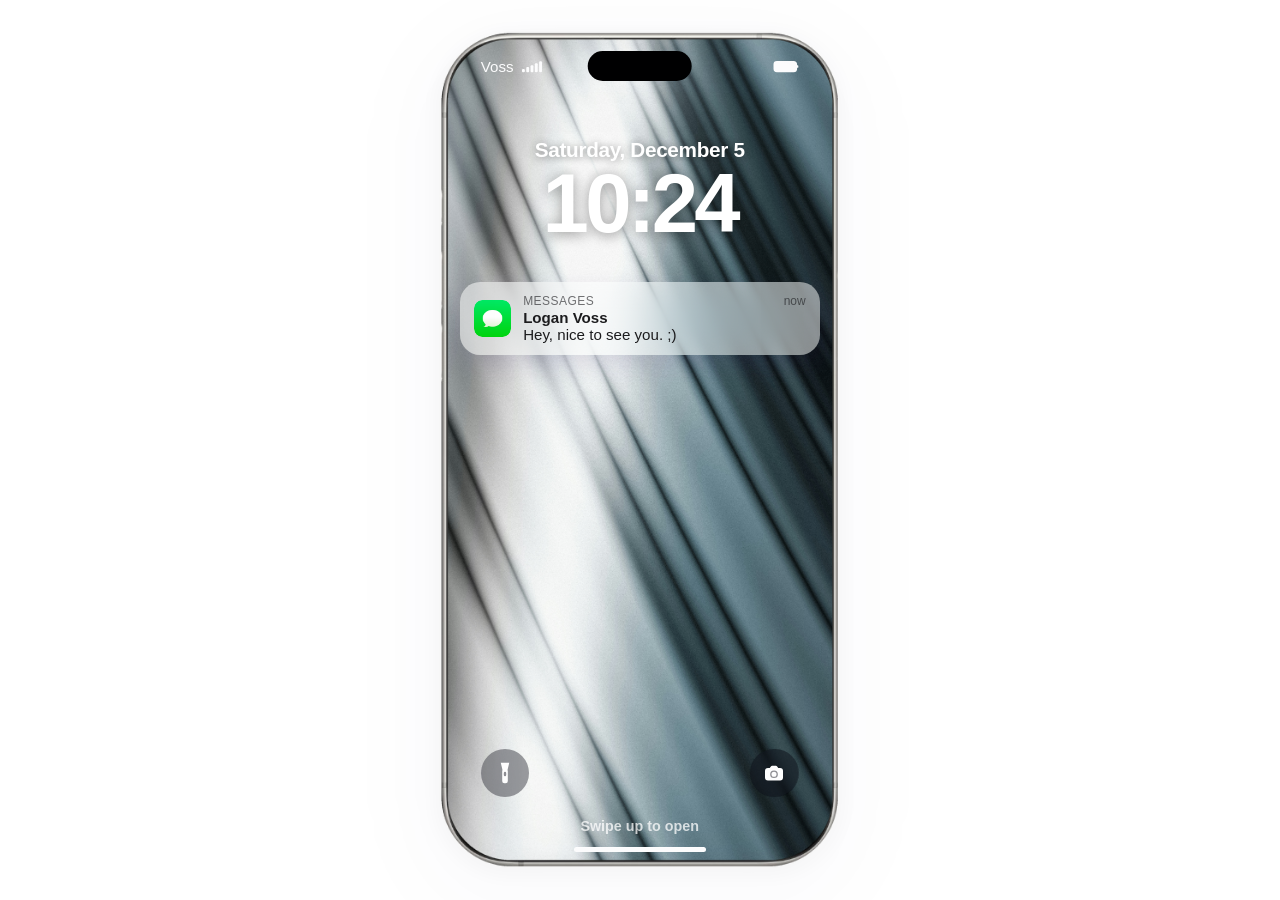
==== commit cc8d8f9e: "Replace the wallpaper with the fabric photo Swap in the original JPEG untouched and keep the same co" ====
--- a/index.html
+++ b/index.html
@@ -27,7 +27,7 @@
 <meta name="twitter:image" content="https://www.loganvoss.com/assets/og.jpg">
 <link rel="icon" href="assets/favicon.png" type="image/png">
 <link rel="apple-touch-icon" href="assets/favicon.png">
-<link rel="preload" as="image" href="assets/wallpaper-hd.jpg?v=3">
+<link rel="preload" as="image" href="assets/wallpaper-hd.jpg?v=4">
 <script>
   if ((matchMedia("(pointer: coarse)").matches && innerWidth < 1024) || innerWidth < 720) {
     document.documentElement.classList.add("mobile");
@@ -36,7 +36,7 @@
 <style>
   html { background-color: #071400; }
 </style>
-<link rel="stylesheet" href="styles.css?v=12">
+<link rel="stylesheet" href="styles.css?v=13">
 </head>
 <body>
 
--- a/styles.css
+++ b/styles.css
@@ -71,7 +71,7 @@
   min-height: 100%;
   overflow: visible;
   background-color: #071400;
-  background-image: url("assets/wallpaper-hd.jpg?v=3");
+  background-image: url("assets/wallpaper-hd.jpg?v=4");
   background-position: center;
   background-size: cover;
   background-repeat: no-repeat;
@@ -118,14 +118,14 @@
   display: block;
   position: absolute;
   inset: 0;
-  background: url("assets/wallpaper-hd.jpg?v=3") center / cover no-repeat;
+  background: url("assets/wallpaper-hd.jpg?v=4") center / cover no-repeat;
 }
 
 /* ————— Wallpaper (desktop, inside the bezel) ————— */
 .wallpaper {
   position: absolute;
   inset: 0;
-  background: url("assets/wallpaper-hd.jpg?v=3") center / cover no-repeat #071400;
+  background: url("assets/wallpaper-hd.jpg?v=4") center / cover no-repeat #071400;
 }
 
 /* ————— Dynamic Island ————— */
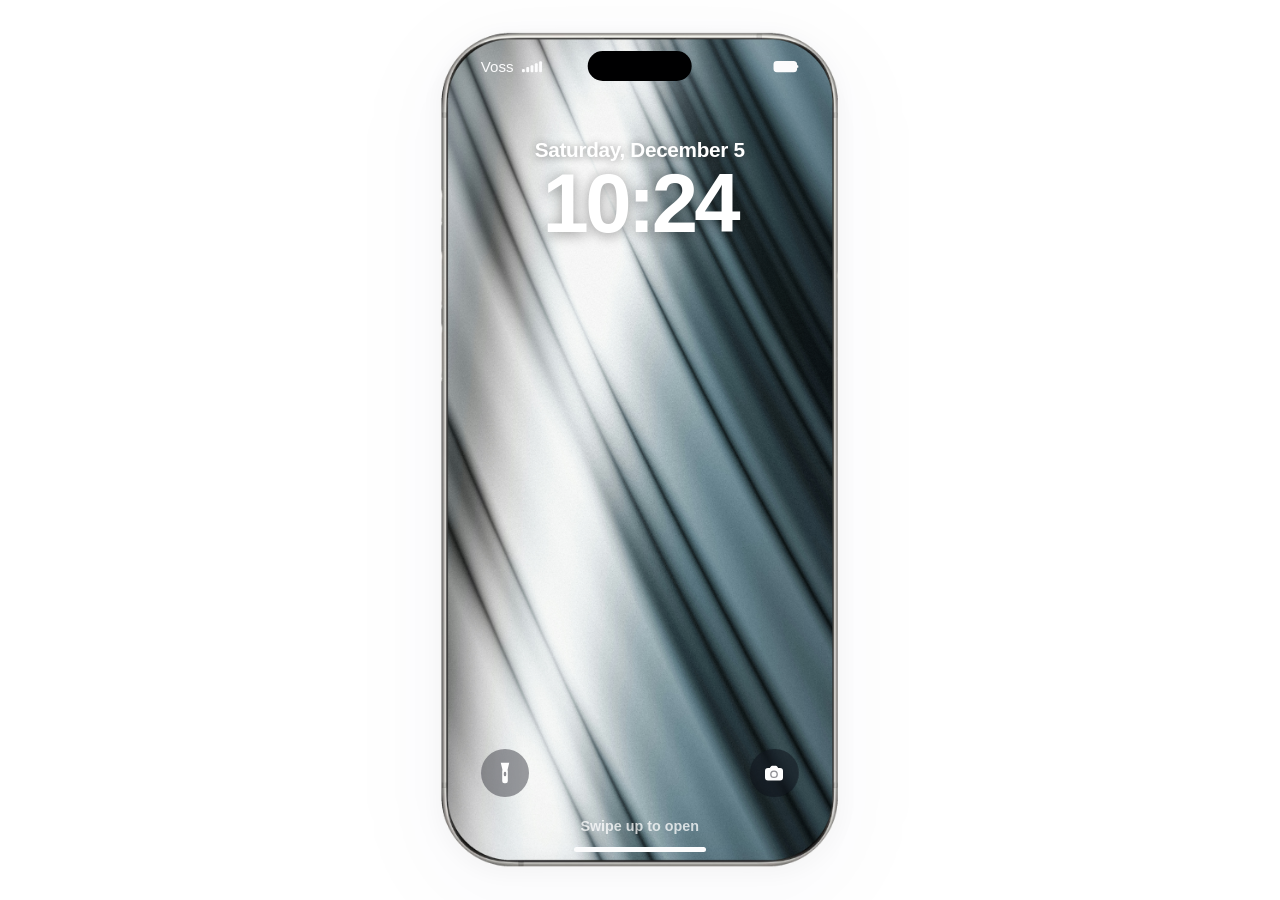
==== commit 5d8e8d20: "Remove DevDay calendar widget and event notification" ====
--- a/index.html
+++ b/index.html
@@ -159,14 +159,6 @@
               <span class="notif-text">Hey, nice to see you. ;)</span>
             </span>
           </button>
-          <button class="notif" id="notifCal">
-            <span class="notif-icon cal-mini"><span class="cal-mini-dow">SEP</span><span class="cal-mini-day">29</span></span>
-            <span class="notif-body">
-              <span class="notif-top"><span class="notif-app">CALENDAR</span><span class="notif-when" id="calCountNotif">in 48d</span></span>
-              <span class="notif-title">OpenAI DevDay</span>
-              <span class="notif-text">San Francisco, California</span>
-            </span>
-          </button>
         </div>
         <div class="lock-bottom">
           <button class="lock-round" id="lockTorch" aria-label="Flashlight"><svg viewBox="0 0 60 60"><use href="#i-torch"/></svg></button>
--- a/styles.css
+++ b/styles.css
@@ -303,18 +303,6 @@
 .notif-when { font-size: 3.1cqw; color: var(--ink-soft); }
 .notif-title { font-size: 3.9cqw; font-weight: 700; margin-top: .2cqh; }
 .notif-text { font-size: 3.9cqw; font-weight: 400; color: var(--ink); white-space: nowrap; overflow: hidden; text-overflow: ellipsis; }
-
-/* mini calendar icon inside notification */
-.cal-mini {
-  background: #fff;
-  display: flex;
-  flex-direction: column;
-  align-items: center;
-  justify-content: center;
-  box-shadow: inset 0 0 0 1px rgba(0,0,0,.06);
-}
-.cal-mini-dow { font-size: 2.1cqw; font-weight: 600; color: var(--red); letter-spacing: .06em; line-height: 1; }
-.cal-mini-day { font-size: 5.4cqw; font-weight: 500; color: var(--ink); line-height: 1.05; }
 
 /* lock bottom buttons */
 .lock-bottom {
@@ -526,51 +514,7 @@
   text-decoration: none;
 }
 .widget:active { transform: scale(.95); filter: brightness(.94); }
-.widget.w4 { grid-column: span 4; grid-row: span 2; }
 .widget.w2 { grid-column: span 2; grid-row: span 2; }
-
-/* calendar reminder widget (page 1) */
-.wg-cal {
-  position: relative;
-  background: rgba(255,255,255,.62);
-  -webkit-backdrop-filter: blur(22px) saturate(1.7);
-  backdrop-filter: blur(22px) saturate(1.7);
-  display: flex;
-  align-items: center;
-  padding: 0 5.5cqw;
-  gap: 5cqw;
-  cursor: pointer;
-}
-.wg-cal-badge {
-  flex: none;
-  width: 15.5cqw;
-  aspect-ratio: 1;
-  background: #fff;
-  border-radius: 3.6cqw;
-  box-shadow: 0 .5cqh 1.4cqh rgba(35,25,80,.14);
-  display: flex;
-  flex-direction: column;
-  align-items: center;
-  justify-content: center;
-}
-.wg-cal-badge-mon { font-size: 3.3cqw; font-weight: 700; color: var(--red); letter-spacing: .07em; line-height: 1; }
-.wg-cal-badge-day { font-size: 8.8cqw; font-weight: 500; color: var(--ink); line-height: 1.04; }
-.wg-cal-right { min-width: 0; padding-right: 13cqw; }
-.wg-cal-kicker { font-size: 3.5cqw; font-weight: 600; color: var(--red); letter-spacing: .05em; text-transform: uppercase; }
-.wg-cal-name { font-size: 5.4cqw; font-weight: 700; margin-top: .5cqh; letter-spacing: -.01em; }
-.wg-cal-meta { display: block; font-size: 3.8cqw; line-height: 1.3; color: var(--ink-soft); white-space: nowrap; overflow: hidden; text-overflow: ellipsis; }
-.wg-cal-name + .wg-cal-meta { margin-top: .5cqh; }
-.wg-cal-pill {
-  position: absolute;
-  top: 1.9cqh;
-  right: 4.2cqw;
-  font-size: 3.3cqw;
-  font-weight: 600;
-  color: var(--red);
-  background: rgba(250,45,72,.12);
-  padding: .6cqh 2.8cqw;
-  border-radius: 3cqw;
-}
 
 /* square album-art music widget (page 2) */
 .wg-music {
